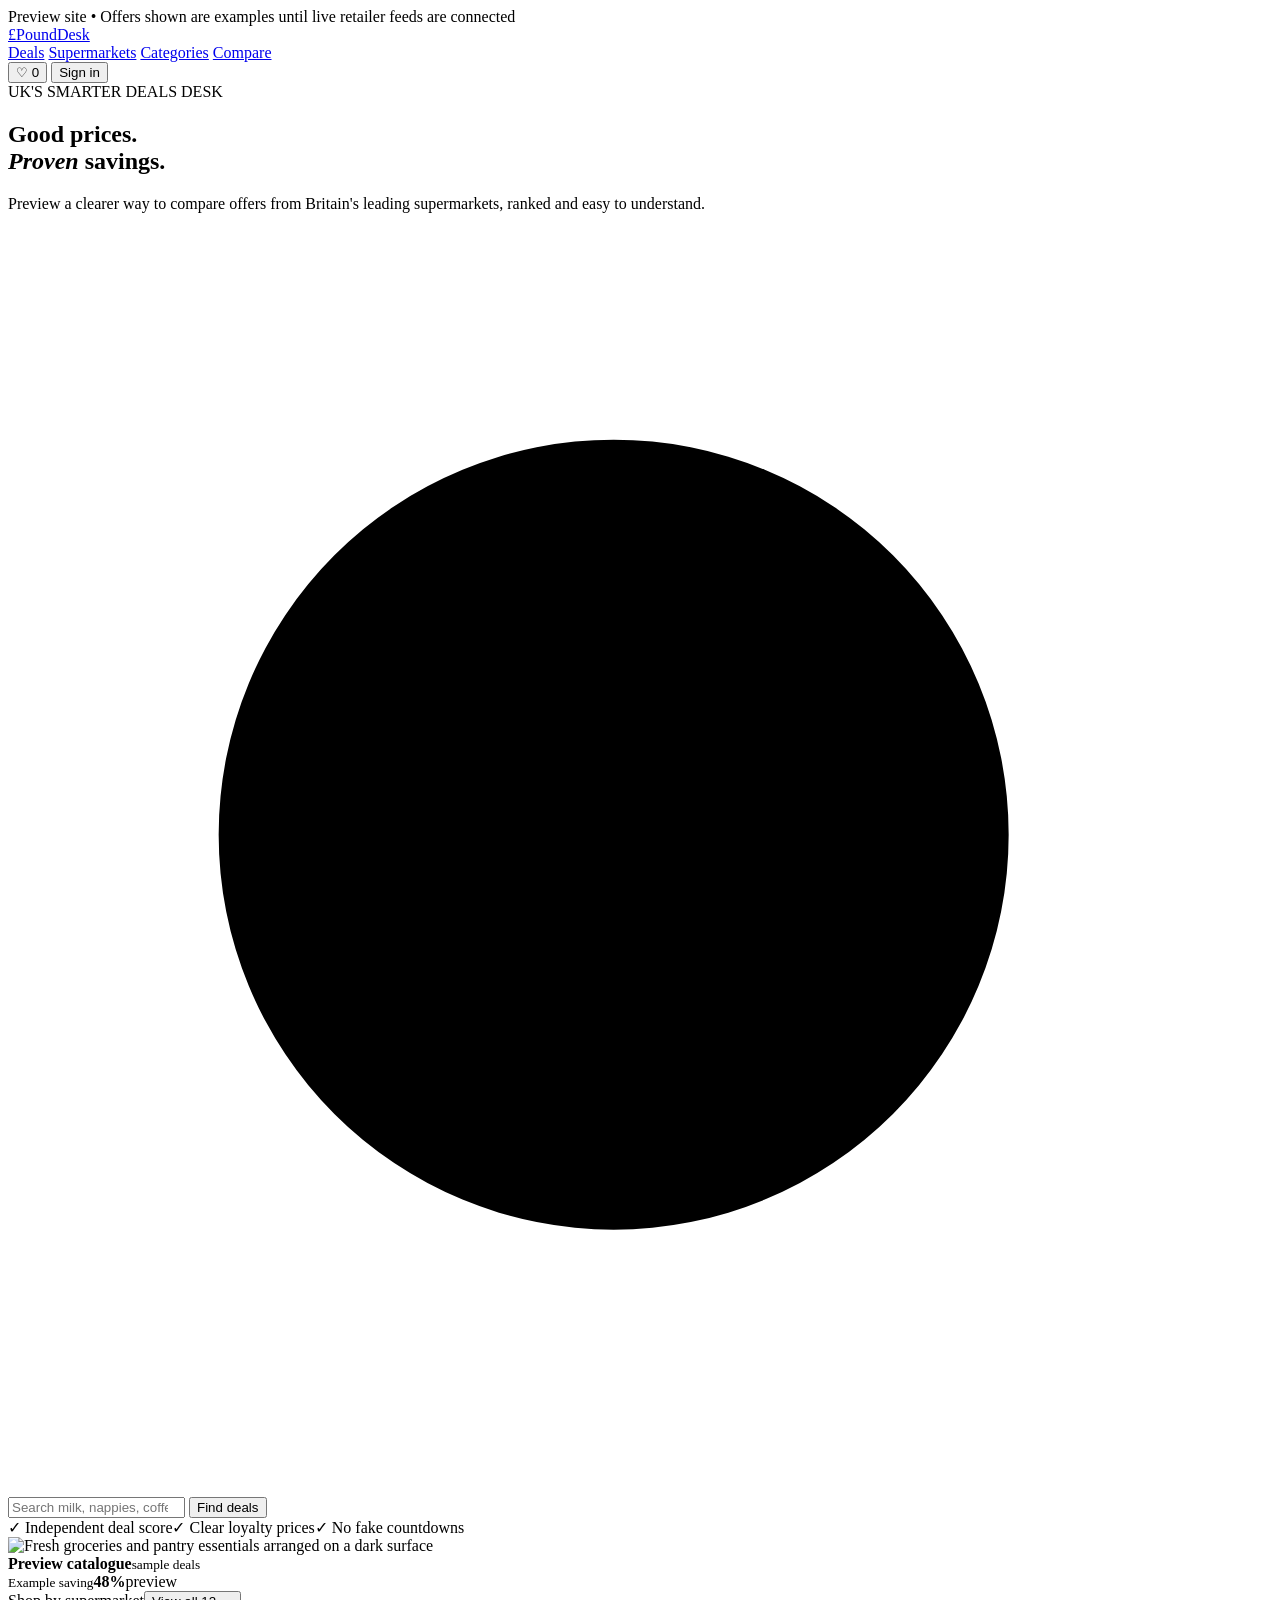
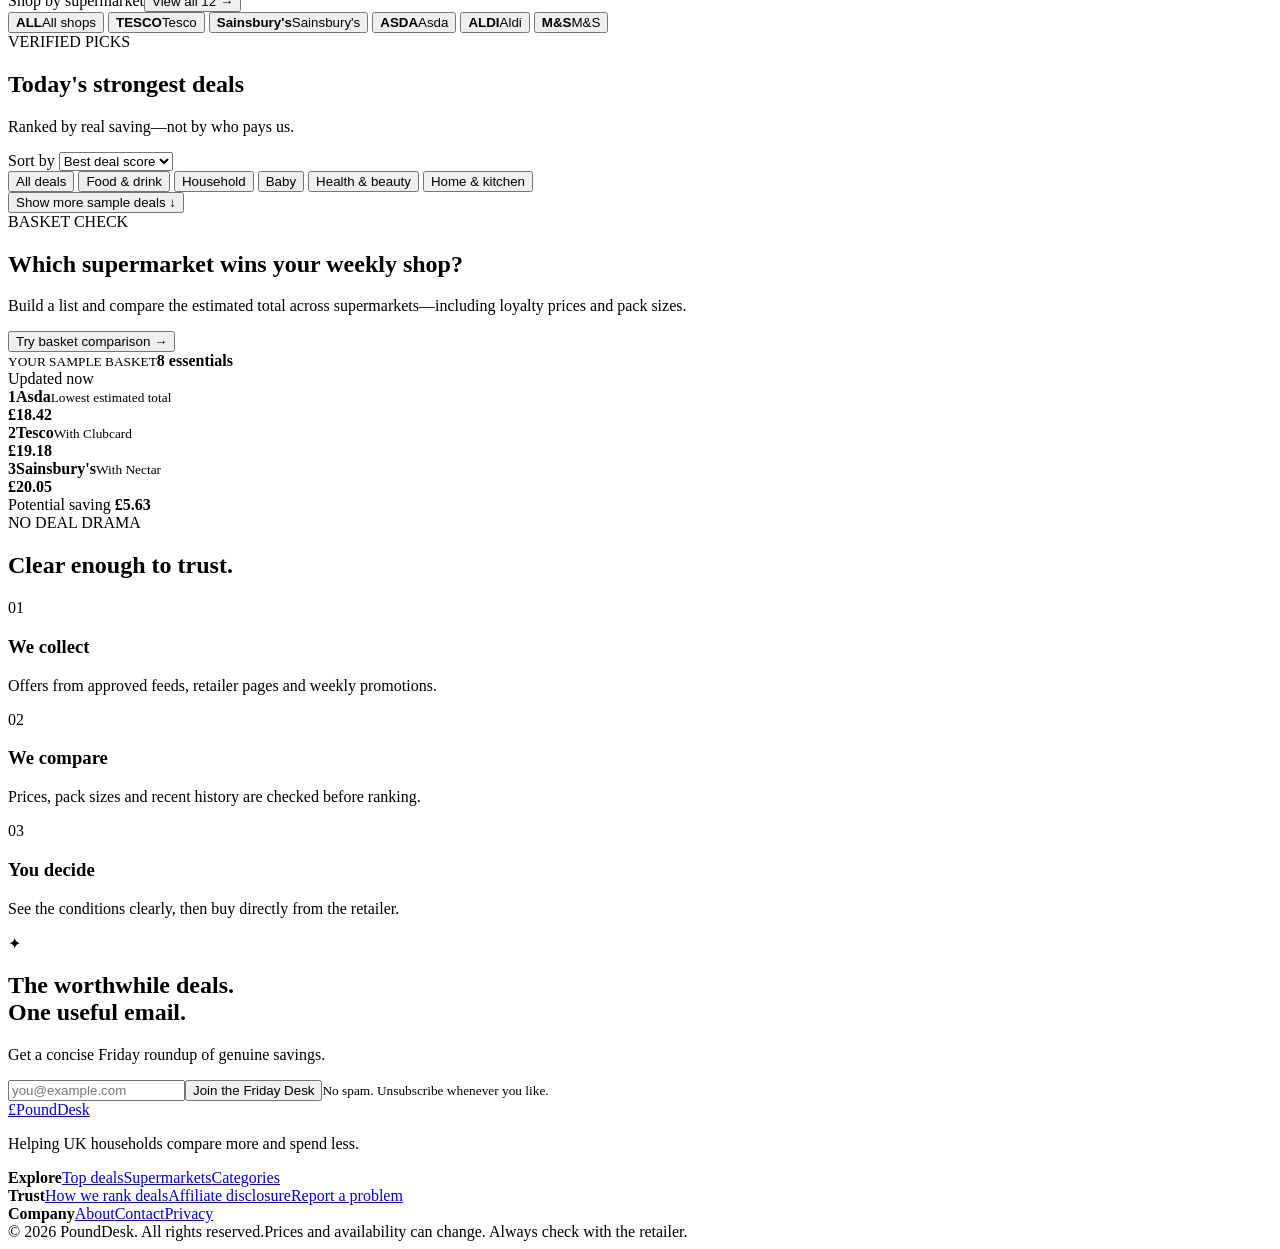
==== index.html @ 2aea1ef9 "Add index.html" ====
<!doctype html>
<html lang="en-GB">
<head>
  <meta charset="UTF-8" />
  <meta name="viewport" content="width=device-width, initial-scale=1.0" />
  <meta name="description" content="Preview PoundDesk, a new way to compare supermarket and household deals across the UK." />
  <title>PoundDesk — Compare more. Spend less.</title>
  <link rel="preconnect" href="https://fonts.googleapis.com">
  <link rel="preconnect" href="https://fonts.gstatic.com" crossorigin>
  <link href="https://fonts.googleapis.com/css2?family=DM+Sans:wght@400;500;600;700&family=Manrope:wght@500;600;700;800&display=swap" rel="stylesheet">
  <link rel="stylesheet" href="styles.css" />
</head>
<body>
  <div class="announcement">Preview site <span>•</span> Offers shown are examples until live retailer feeds are connected</div>
  <header class="site-header">
    <a class="brand" href="#" aria-label="PoundDesk home">
      <span class="brand-mark">£</span><span>Pound<span>Desk</span></span>
    </a>
    <nav aria-label="Main navigation">
      <a class="active" href="#deals">Deals</a>
      <a href="#supermarkets">Supermarkets</a>
      <a href="#categories">Categories</a>
      <a href="#compare">Compare</a>
    </nav>
    <div class="header-actions">
      <button class="icon-btn saved-trigger" aria-label="View saved deals">♡ <span id="savedCount">0</span></button>
      <button class="account-btn">Sign in</button>
    </div>
  </header>

  <main>
    <section class="hero">
      <div class="hero-copy">
        <div class="eyebrow"><span></span> UK'S SMARTER DEALS DESK</div>
        <h1>Good prices.<br><em>Proven</em> savings.</h1>
        <p>Preview a clearer way to compare offers from Britain's leading supermarkets, ranked and easy to understand.</p>
        <form class="search-box" id="searchForm">
          <svg aria-hidden="true" viewBox="0 0 24 24"><path d="m21 21-4.3-4.3m2.3-5.2A7.5 7.5 0 1 1 4 11.5a7.5 7.5 0 0 1 15 0Z"/></svg>
          <input id="searchInput" type="search" placeholder="Search milk, nappies, coffee..." aria-label="Search deals" />
          <button type="submit">Find deals</button>
        </form>
        <div class="hero-trust"><span>✓ Independent deal score</span><span>✓ Clear loyalty prices</span><span>✓ No fake countdowns</span></div>
      </div>
      <div class="hero-visual">
        <img src="https://pounddesk-deals.cozy-flame-1969.chatgpt.site/hero-groceries.png" alt="Fresh groceries and pantry essentials arranged on a dark surface" />
        <div class="floating-card">
          <div class="pulse"></div>
          <div><strong>Preview catalogue</strong><small>sample deals</small></div>
        </div>
        <div class="saving-stamp"><small>Example saving</small><strong>48%</strong><span>preview</span></div>
      </div>
    </section>

    <section class="retailer-strip" id="supermarkets">
      <div class="section-intro"><span>Shop by supermarket</span><button id="allRetailers">View all 12 →</button></div>
      <div class="retailer-list" role="list">
        <button class="retailer active" data-retailer="all"><b class="r-all">ALL</b><span>All shops</span></button>
        <button class="retailer" data-retailer="Tesco"><b class="r-tesco">TESCO</b><span>Tesco</span></button>
        <button class="retailer" data-retailer="Sainsbury's"><b class="r-sains">Sainsbury's</b><span>Sainsbury's</span></button>
        <button class="retailer" data-retailer="Asda"><b class="r-asda">ASDA</b><span>Asda</span></button>
        <button class="retailer" data-retailer="Aldi"><b class="r-aldi">ALDI</b><span>Aldi</span></button>
        <button class="retailer" data-retailer="M&S"><b class="r-ms">M&amp;S</b><span>M&amp;S</span></button>
      </div>
    </section>

    <section class="deals-section" id="deals">
      <div class="section-heading">
        <div><div class="eyebrow"><span></span> VERIFIED PICKS</div><h2>Today's strongest deals</h2><p>Ranked by real saving—not by who pays us.</p></div>
        <div class="deal-controls">
          <label>Sort by <select id="sortSelect"><option value="score">Best deal score</option><option value="saving">Biggest saving</option><option value="price">Lowest price</option></select></label>
        </div>
      </div>
      <div class="filter-row" id="categories">
        <button class="category active" data-category="all">All deals</button>
        <button class="category" data-category="Food & drink">Food & drink</button>
        <button class="category" data-category="Household">Household</button>
        <button class="category" data-category="Baby">Baby</button>
        <button class="category" data-category="Health & beauty">Health & beauty</button>
        <button class="category" data-category="Home & kitchen">Home & kitchen</button>
      </div>
      <div class="deal-grid" id="dealGrid"></div>
      <div class="empty-state" id="emptyState" hidden><strong>No matching deals yet</strong><p>Try another product, category or supermarket.</p><button id="clearFilters">Clear filters</button></div>
      <button class="load-more" id="loadMore">Show more sample deals <span>↓</span></button>
    </section>

    <section class="compare-panel" id="compare">
      <div class="compare-copy">
        <div class="eyebrow light"><span></span> BASKET CHECK</div>
        <h2>Which supermarket wins your weekly shop?</h2>
        <p>Build a list and compare the estimated total across supermarkets—including loyalty prices and pack sizes.</p>
        <button id="tryCompare">Try basket comparison <span>→</span></button>
      </div>
      <div class="basket-card">
        <div class="basket-top"><div><small>YOUR SAMPLE BASKET</small><strong>8 essentials</strong></div><span>Updated now</span></div>
        <div class="shop-result winner"><div><b>1</b><span><strong>Asda</strong><small>Lowest estimated total</small></span></div><strong>£18.42</strong></div>
        <div class="shop-result"><div><b>2</b><span><strong>Tesco</strong><small>With Clubcard</small></span></div><strong>£19.18</strong></div>
        <div class="shop-result"><div><b>3</b><span><strong>Sainsbury's</strong><small>With Nectar</small></span></div><strong>£20.05</strong></div>
        <div class="basket-save">Potential saving <strong>£5.63</strong></div>
      </div>
    </section>

    <section class="how-section">
      <div class="section-heading"><div><div class="eyebrow"><span></span> NO DEAL DRAMA</div><h2>Clear enough to trust.</h2></div></div>
      <div class="principles">
        <article><span>01</span><h3>We collect</h3><p>Offers from approved feeds, retailer pages and weekly promotions.</p></article>
        <article><span>02</span><h3>We compare</h3><p>Prices, pack sizes and recent history are checked before ranking.</p></article>
        <article><span>03</span><h3>You decide</h3><p>See the conditions clearly, then buy directly from the retailer.</p></article>
      </div>
    </section>

    <section class="newsletter">
      <div><span class="mail-icon">✦</span><h2>The worthwhile deals.<br>One useful email.</h2><p>Get a concise Friday roundup of genuine savings.</p></div>
      <form id="newsletterForm"><input type="email" placeholder="you@example.com" required aria-label="Email address"><button>Join the Friday Desk</button><small>No spam. Unsubscribe whenever you like.</small></form>
      <div class="newsletter-success" id="newsletterSuccess" hidden>You're on the list. Look out for the next Friday Desk ✓</div>
    </section>
  </main>

  <footer>
    <div class="footer-main">
      <div><a class="brand footer-brand" href="#"><span class="brand-mark">£</span><span>Pound<span>Desk</span></span></a><p>Helping UK households compare more and spend less.</p></div>
      <div><strong>Explore</strong><a href="#deals">Top deals</a><a href="#supermarkets">Supermarkets</a><a href="#categories">Categories</a></div>
      <div><strong>Trust</strong><a href="#">How we rank deals</a><a href="#">Affiliate disclosure</a><a href="#">Report a problem</a></div>
      <div><strong>Company</strong><a href="#">About</a><a href="#">Contact</a><a href="#">Privacy</a></div>
    </div>
    <div class="footer-bottom"><span>© 2026 PoundDesk. All rights reserved.</span><span>Prices and availability can change. Always check with the retailer.</span></div>
  </footer>

  <div class="toast" id="toast" role="status"></div>
  <div class="modal" id="dealModal" hidden>
    <div class="modal-backdrop" data-close></div>
    <section class="modal-card" role="dialog" aria-modal="true" aria-labelledby="modalTitle">
      <button class="modal-close" data-close aria-label="Close">×</button>
      <div id="modalContent"></div>
    </section>
  </div>
  <script src="app.js"></script>
</body>
</html>
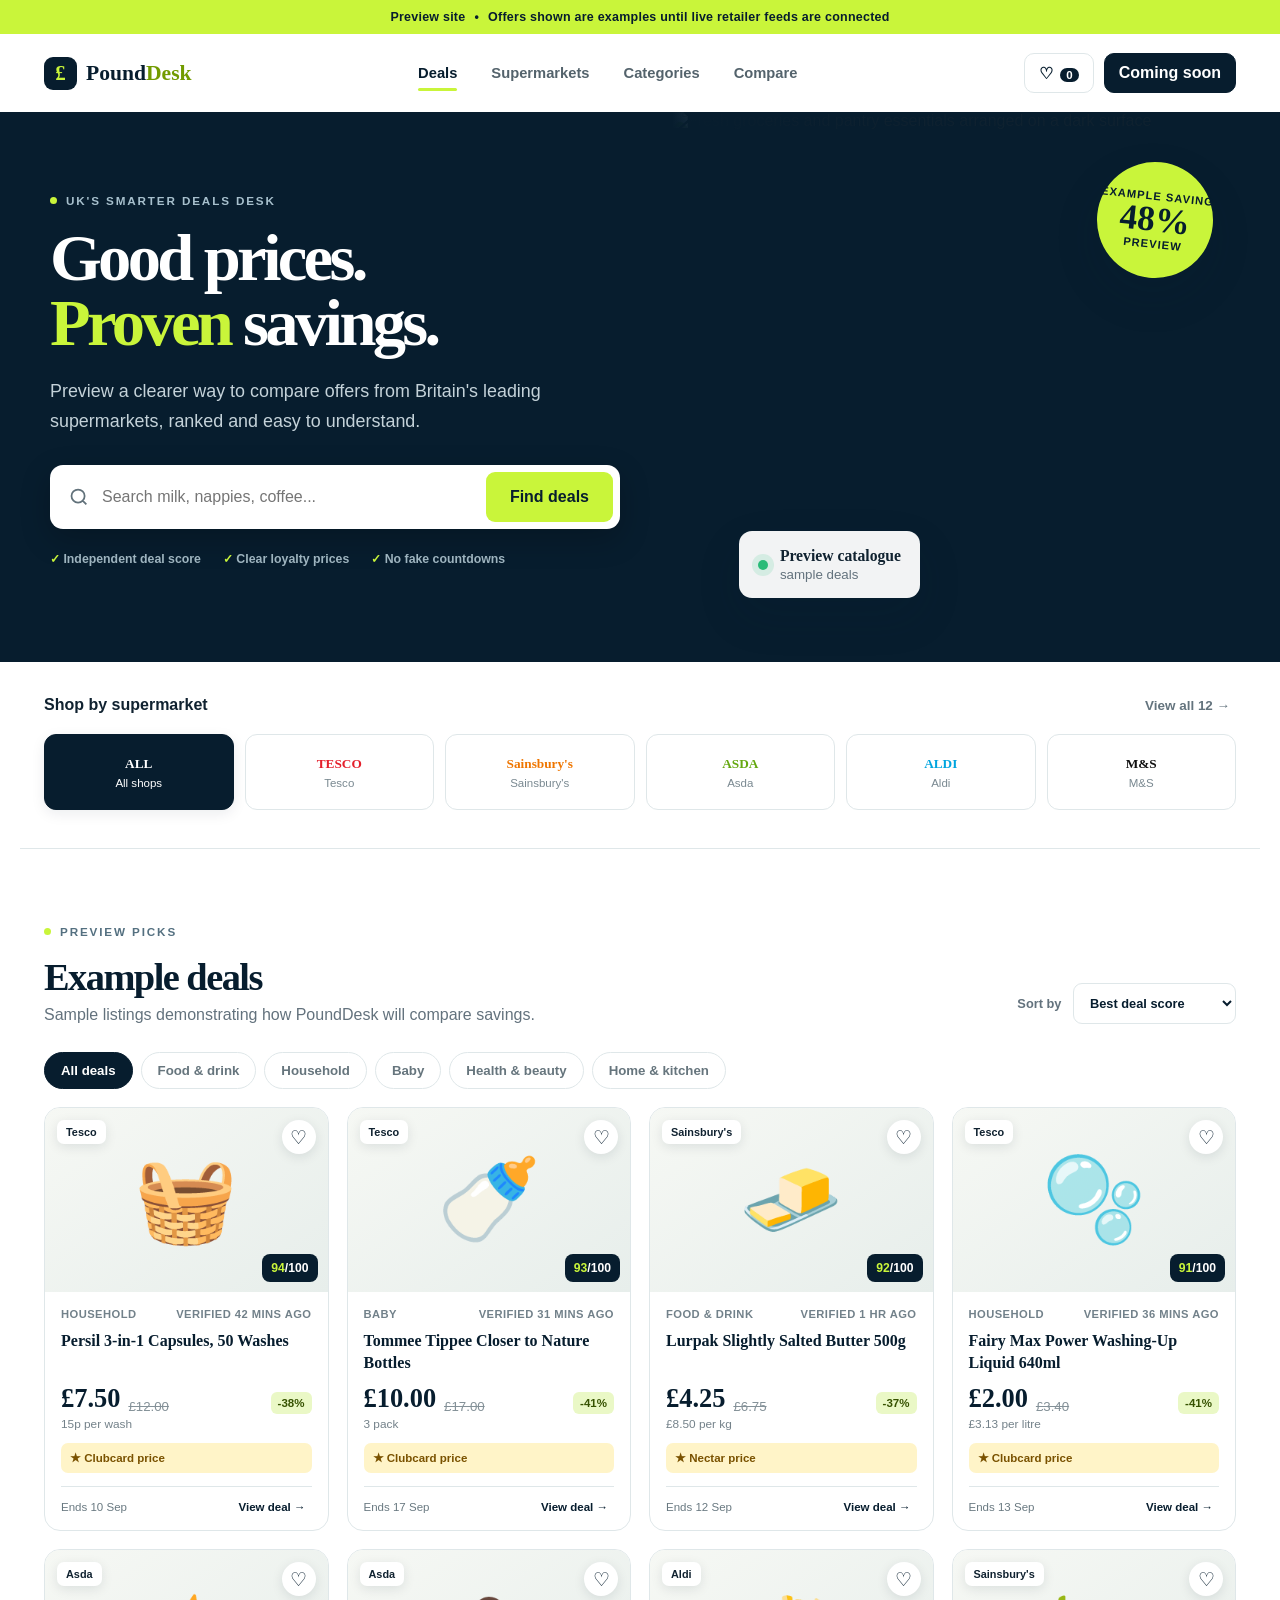
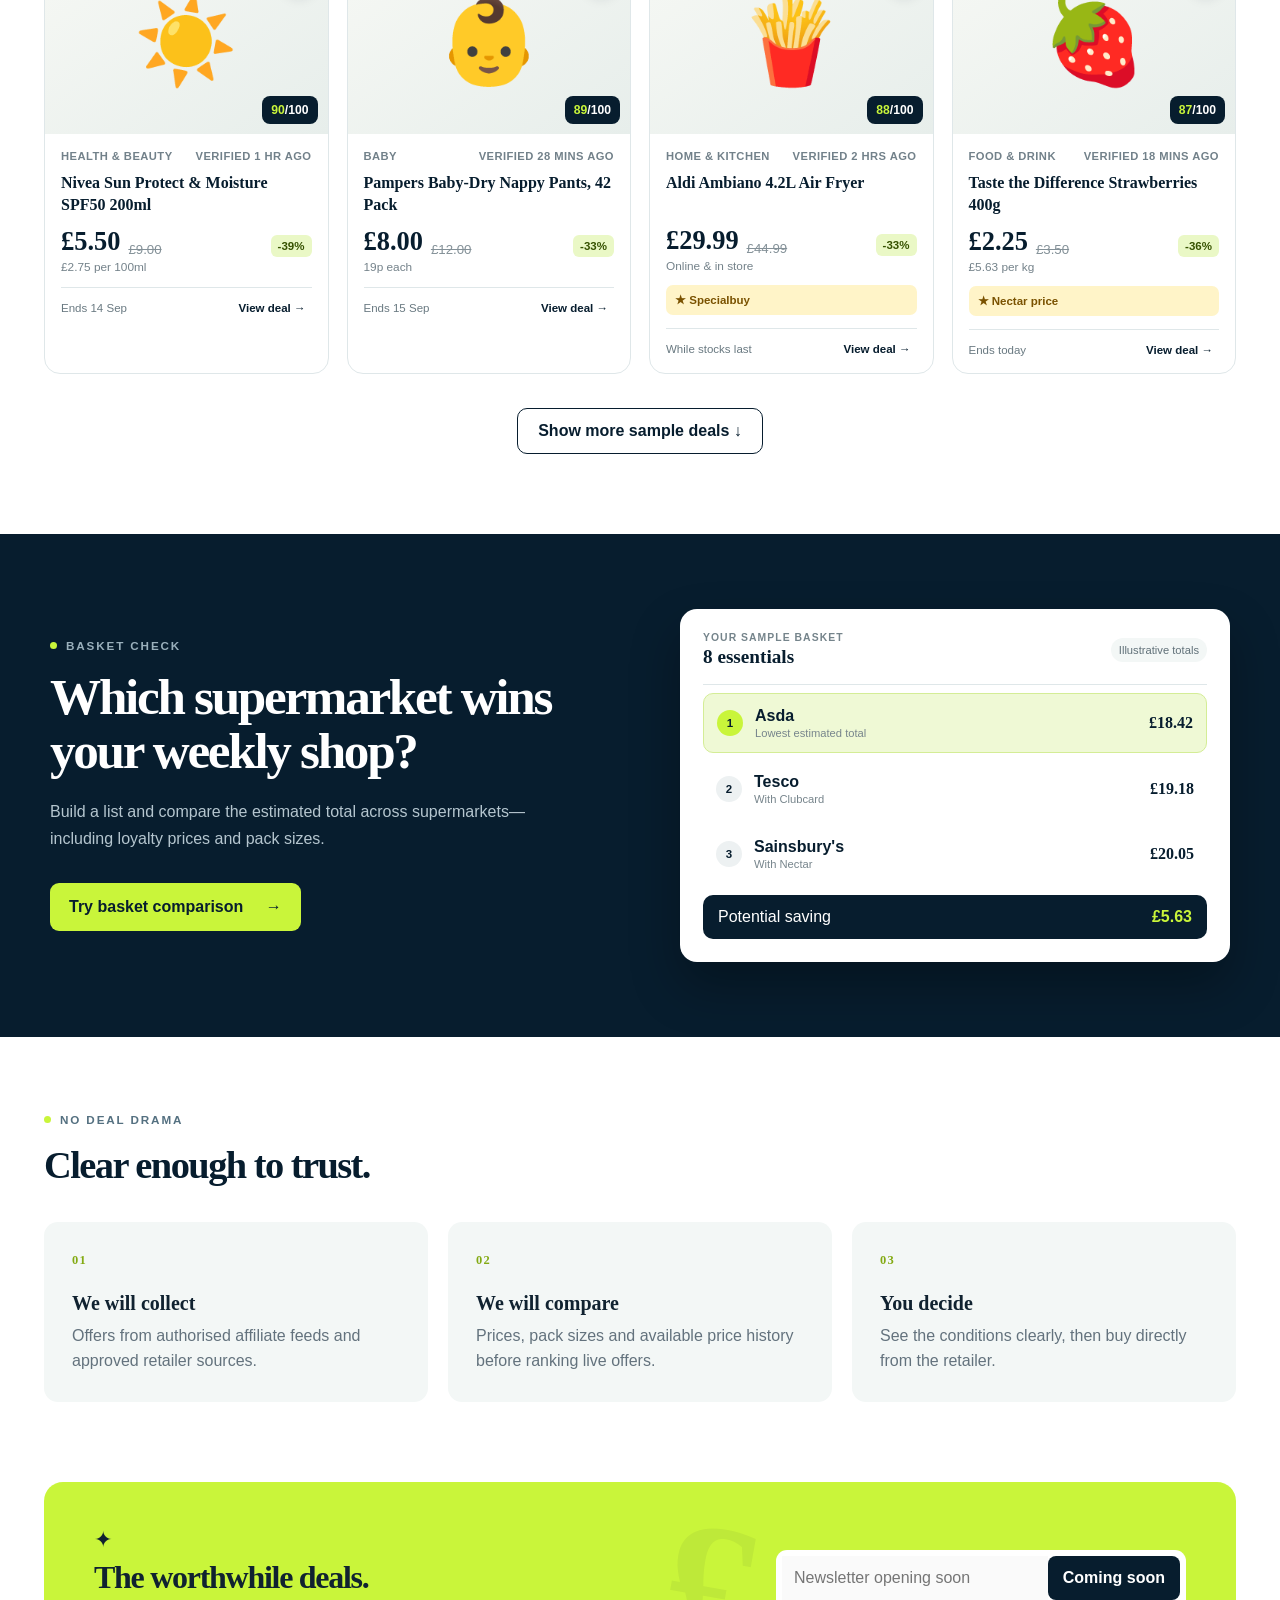
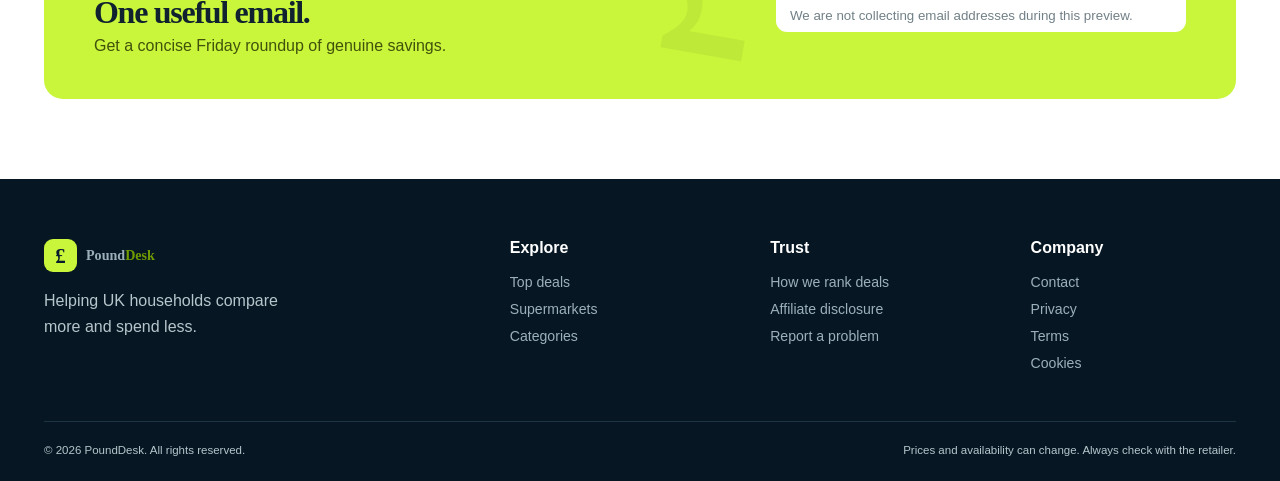
==== commit ccfee750: "Make preview launch-safe: update index.html" ====
--- a/index.html
+++ b/index.html
@@ -5,9 +5,6 @@
   <meta name="viewport" content="width=device-width, initial-scale=1.0" />
   <meta name="description" content="Preview PoundDesk, a new way to compare supermarket and household deals across the UK." />
   <title>PoundDesk — Compare more. Spend less.</title>
-  <link rel="preconnect" href="https://fonts.googleapis.com">
-  <link rel="preconnect" href="https://fonts.gstatic.com" crossorigin>
-  <link href="https://fonts.googleapis.com/css2?family=DM+Sans:wght@400;500;600;700&family=Manrope:wght@500;600;700;800&display=swap" rel="stylesheet">
   <link rel="stylesheet" href="styles.css" />
 </head>
 <body>
@@ -24,7 +21,7 @@
     </nav>
     <div class="header-actions">
       <button class="icon-btn saved-trigger" aria-label="View saved deals">♡ <span id="savedCount">0</span></button>
-      <button class="account-btn">Sign in</button>
+      <button class="account-btn" type="button" disabled title="Accounts are coming soon">Coming soon</button>
     </div>
   </header>
 
@@ -65,7 +62,7 @@
 
     <section class="deals-section" id="deals">
       <div class="section-heading">
-        <div><div class="eyebrow"><span></span> VERIFIED PICKS</div><h2>Today's strongest deals</h2><p>Ranked by real saving—not by who pays us.</p></div>
+        <div><div class="eyebrow"><span></span> PREVIEW PICKS</div><h2>Example deals</h2><p>Sample listings demonstrating how PoundDesk will compare savings.</p></div>
         <div class="deal-controls">
           <label>Sort by <select id="sortSelect"><option value="score">Best deal score</option><option value="saving">Biggest saving</option><option value="price">Lowest price</option></select></label>
         </div>
@@ -91,7 +88,7 @@
         <button id="tryCompare">Try basket comparison <span>→</span></button>
       </div>
       <div class="basket-card">
-        <div class="basket-top"><div><small>YOUR SAMPLE BASKET</small><strong>8 essentials</strong></div><span>Updated now</span></div>
+        <div class="basket-top"><div><small>YOUR SAMPLE BASKET</small><strong>8 essentials</strong></div><span>Illustrative totals</span></div>
         <div class="shop-result winner"><div><b>1</b><span><strong>Asda</strong><small>Lowest estimated total</small></span></div><strong>£18.42</strong></div>
         <div class="shop-result"><div><b>2</b><span><strong>Tesco</strong><small>With Clubcard</small></span></div><strong>£19.18</strong></div>
         <div class="shop-result"><div><b>3</b><span><strong>Sainsbury's</strong><small>With Nectar</small></span></div><strong>£20.05</strong></div>
@@ -102,16 +99,15 @@
     <section class="how-section">
       <div class="section-heading"><div><div class="eyebrow"><span></span> NO DEAL DRAMA</div><h2>Clear enough to trust.</h2></div></div>
       <div class="principles">
-        <article><span>01</span><h3>We collect</h3><p>Offers from approved feeds, retailer pages and weekly promotions.</p></article>
-        <article><span>02</span><h3>We compare</h3><p>Prices, pack sizes and recent history are checked before ranking.</p></article>
+        <article><span>01</span><h3>We will collect</h3><p>Offers from authorised affiliate feeds and approved retailer sources.</p></article>
+        <article><span>02</span><h3>We will compare</h3><p>Prices, pack sizes and available price history before ranking live offers.</p></article>
         <article><span>03</span><h3>You decide</h3><p>See the conditions clearly, then buy directly from the retailer.</p></article>
       </div>
     </section>
 
     <section class="newsletter">
       <div><span class="mail-icon">✦</span><h2>The worthwhile deals.<br>One useful email.</h2><p>Get a concise Friday roundup of genuine savings.</p></div>
-      <form id="newsletterForm"><input type="email" placeholder="you@example.com" required aria-label="Email address"><button>Join the Friday Desk</button><small>No spam. Unsubscribe whenever you like.</small></form>
-      <div class="newsletter-success" id="newsletterSuccess" hidden>You're on the list. Look out for the next Friday Desk ✓</div>
+      <form id="newsletterForm"><input type="email" placeholder="Newsletter opening soon" disabled aria-label="Email address"><button type="button" disabled>Coming soon</button><small>We are not collecting email addresses during this preview.</small></form>
     </section>
   </main>
 
@@ -119,8 +115,8 @@
     <div class="footer-main">
       <div><a class="brand footer-brand" href="#"><span class="brand-mark">£</span><span>Pound<span>Desk</span></span></a><p>Helping UK households compare more and spend less.</p></div>
       <div><strong>Explore</strong><a href="#deals">Top deals</a><a href="#supermarkets">Supermarkets</a><a href="#categories">Categories</a></div>
-      <div><strong>Trust</strong><a href="#">How we rank deals</a><a href="#">Affiliate disclosure</a><a href="#">Report a problem</a></div>
-      <div><strong>Company</strong><a href="#">About</a><a href="#">Contact</a><a href="#">Privacy</a></div>
+      <div><strong>Trust</strong><a href="how-we-rank.html">How we rank deals</a><a href="affiliate-disclosure.html">Affiliate disclosure</a><a href="contact.html">Report a problem</a></div>
+      <div><strong>Company</strong><a href="contact.html">Contact</a><a href="privacy.html">Privacy</a><a href="terms.html">Terms</a><a href="cookies.html">Cookies</a></div>
     </div>
     <div class="footer-bottom"><span>© 2026 PoundDesk. All rights reserved.</span><span>Prices and availability can change. Always check with the retailer.</span></div>
   </footer>
--- a/styles.css
+++ b/styles.css
@@ -0,0 +1 @@
+:root{--navy:#071d2e;--navy2:#0d2c42;--lime:#c9f53a;--ink:#102230;--muted:#63727d;--line:#dfe7e9;--soft:#f3f7f6;--white:#fff;--orange:#ff7043;--shadow:0 18px 45px rgba(7,29,46,.12)}*{box-sizing:border-box}html{scroll-behavior:smooth}body{margin:0;color:var(--ink);font-family:"DM Sans",sans-serif;background:#fff;font-size:16px}button,input,select{font:inherit}button,a{transition:.2s ease}button{cursor:pointer}.announcement{height:34px;background:var(--lime);display:flex;align-items:center;justify-content:center;font-weight:700;font-size:.78rem;letter-spacing:.02em;color:var(--navy)}.announcement span{margin:0 9px}.site-header{height:78px;max-width:1240px;margin:auto;padding:0 24px;display:flex;align-items:center;justify-content:space-between}.brand{display:flex;align-items:center;gap:9px;text-decoration:none;color:var(--navy);font:800 1.35rem "Manrope"}.brand>span:last-child>span{color:#729b00}.brand-mark{width:33px;height:33px;border-radius:9px;background:var(--navy);color:var(--lime);display:grid;place-items:center;font-size:1.3rem}.site-header nav{display:flex;gap:34px}.site-header nav a{color:#54636c;text-decoration:none;font-weight:600;font-size:.92rem;padding:28px 0;position:relative}.site-header nav a:hover,.site-header nav a.active{color:var(--navy)}.site-header nav a.active:after{content:"";height:3px;background:var(--lime);border-radius:3px;position:absolute;bottom:18px;left:0;right:0}.header-actions{display:flex;align-items:center;gap:10px}.icon-btn,.account-btn{border:1px solid var(--line);background:#fff;border-radius:10px;height:40px;padding:0 14px;font-weight:700;color:var(--navy)}.icon-btn span{background:var(--navy);color:#fff;border-radius:20px;padding:1px 6px;margin-left:3px;font-size:.72rem}.account-btn{background:var(--navy);color:#fff;border-color:var(--navy)}.hero{min-height:550px;background:var(--navy);display:grid;grid-template-columns:1.05fr .95fr;overflow:hidden}.hero-copy{max-width:670px;padding:82px 50px 70px max(50px,calc((100vw - 1240px)/2 + 24px));color:#fff;position:relative;z-index:2}.eyebrow{font-weight:800;font-size:.73rem;letter-spacing:.16em;color:#547080;display:flex;align-items:center;gap:9px;margin-bottom:18px}.eyebrow span{height:7px;width:7px;background:var(--lime);border-radius:50%}.hero .eyebrow{color:#a7c0cd}.hero h1{font:800 clamp(3.1rem,5.2vw,5.35rem)/.98 "Manrope";letter-spacing:-.055em;margin:0 0 22px}.hero h1 em{font-style:normal;color:var(--lime)}.hero-copy>p{font-size:1.12rem;line-height:1.65;color:#c4d2d9;max-width:580px;margin-bottom:28px}.search-box{height:64px;background:#fff;border-radius:13px;display:flex;align-items:center;padding:7px 7px 7px 18px;max-width:620px;box-shadow:0 10px 30px rgba(0,0,0,.22)}.search-box svg{width:21px;fill:none;stroke:#61717a;stroke-width:2}.search-box input{border:0;outline:0;flex:1;min-width:0;padding:0 13px;color:var(--navy);font-size:1rem}.search-box button{border:0;background:var(--lime);color:var(--navy);height:50px;border-radius:9px;padding:0 24px;font-weight:800}.search-box button:hover{background:#dcff67}.hero-trust{display:flex;gap:22px;flex-wrap:wrap;margin-top:23px;color:#9eb4bf;font-size:.77rem;font-weight:600}.hero-trust span::first-letter{color:var(--lime)}.hero-visual{position:relative;min-width:0}.hero-visual:after{content:"";position:absolute;inset:0;background:linear-gradient(90deg,var(--navy) 0%,rgba(7,29,46,.2) 38%,rgba(7,29,46,.03))}.hero-visual img{width:100%;height:100%;object-fit:cover}.floating-card{position:absolute;z-index:2;left:11%;bottom:64px;background:rgba(255,255,255,.95);border-radius:13px;padding:16px 19px;display:flex;gap:12px;align-items:center;box-shadow:var(--shadow)}.floating-card .pulse{width:10px;height:10px;background:#29bb78;border-radius:50%;box-shadow:0 0 0 6px rgba(41,187,120,.14)}.floating-card strong,.floating-card small{display:block}.floating-card strong{font:800 .98rem "Manrope"}.floating-card small{color:var(--muted);margin-top:2px}.saving-stamp{position:absolute;z-index:2;right:11%;top:50px;width:116px;height:116px;border-radius:50%;background:var(--lime);color:var(--navy);display:flex;flex-direction:column;align-items:center;justify-content:center;transform:rotate(6deg);box-shadow:var(--shadow)}.saving-stamp strong{font:800 2.2rem "Manrope";line-height:1}.saving-stamp small,.saving-stamp span{font-size:.7rem;font-weight:800;text-transform:uppercase;letter-spacing:.09em}.retailer-strip,.deals-section,.how-section{max-width:1240px;margin:auto;padding-left:24px;padding-right:24px}.retailer-strip{padding-top:34px;padding-bottom:38px;border-bottom:1px solid var(--line)}.section-intro{display:flex;align-items:center;justify-content:space-between;font-weight:800;margin-bottom:20px}.section-intro button{border:0;background:none;color:#64747e;font-size:.84rem}.retailer-list{display:grid;grid-template-columns:repeat(6,1fr);gap:11px}.retailer{height:76px;border:1px solid var(--line);background:#fff;border-radius:12px;display:flex;flex-direction:column;align-items:center;justify-content:center;gap:5px;color:#7a8991}.retailer b{font-family:"Manrope";font-size:.83rem}.retailer span{font-size:.72rem}.retailer:hover,.retailer.active{border-color:var(--navy);box-shadow:0 4px 14px rgba(7,29,46,.08)}.retailer.active{background:var(--navy);color:#fff}.r-tesco{color:#e41f2b}.r-sains{color:#ef7600}.r-asda{color:#65a810}.r-aldi{color:#00a5df}.r-ms{color:#111}.active .r-tesco,.active .r-sains,.active .r-asda,.active .r-aldi,.active .r-ms{color:var(--lime)}.deals-section{padding-top:76px;padding-bottom:80px}.section-heading{display:flex;align-items:flex-end;justify-content:space-between;gap:30px;margin-bottom:28px}.section-heading h2{font:800 clamp(2rem,3vw,3rem)/1.1 "Manrope";letter-spacing:-.04em;margin:0 0 8px;color:var(--navy)}.section-heading p{color:var(--muted);margin:0}.deal-controls label{font-size:.8rem;color:var(--muted);font-weight:600}.deal-controls select{margin-left:8px;padding:11px 34px 11px 12px;border:1px solid var(--line);border-radius:9px;background:#fff;color:var(--navy);font-weight:700}.filter-row{display:flex;gap:8px;overflow:auto;padding-bottom:18px}.category{white-space:nowrap;border:1px solid var(--line);border-radius:100px;background:#fff;padding:10px 16px;font-size:.83rem;font-weight:700;color:#66757d}.category:hover,.category.active{background:var(--navy);border-color:var(--navy);color:#fff}.deal-grid{display:grid;grid-template-columns:repeat(4,1fr);gap:18px}.deal-card{border:1px solid var(--line);border-radius:16px;overflow:hidden;background:#fff;position:relative;transition:.25s ease}.deal-card:hover{transform:translateY(-4px);box-shadow:var(--shadow)}.deal-img{height:184px;background:linear-gradient(145deg,#f6f8f4,#e7eeeb);display:grid;place-items:center;font-size:5.2rem;position:relative}.retailer-pill{position:absolute;left:12px;top:12px;background:#fff;padding:6px 9px;border-radius:7px;font-size:.68rem;font-weight:800;box-shadow:0 3px 12px rgba(7,29,46,.1)}.save-btn{position:absolute;right:12px;top:12px;width:34px;height:34px;border:0;border-radius:50%;background:#fff;color:var(--navy);font-size:1.2rem;box-shadow:0 3px 12px rgba(7,29,46,.1)}.save-btn.saved{background:var(--lime)}.score{position:absolute;bottom:10px;right:10px;background:var(--navy);color:#fff;padding:7px 9px;border-radius:8px;font-weight:800;font-size:.76rem}.score i{font-style:normal;color:var(--lime)}.deal-body{padding:16px}.deal-meta{display:flex;justify-content:space-between;color:#72818a;font-size:.7rem;font-weight:700;text-transform:uppercase;letter-spacing:.04em}.deal-body h3{font:700 1rem/1.35 "Manrope";min-height:43px;margin:10px 0;color:var(--navy)}.price-row{display:flex;align-items:end;gap:8px}.price{font:800 1.65rem "Manrope";color:var(--navy)}.was{text-decoration:line-through;color:#849198;font-size:.83rem}.discount{margin-left:auto;background:#eaf8c6;color:#365200;font-size:.72rem;font-weight:800;padding:5px 7px;border-radius:6px}.unit{display:block;color:#74828a;font-size:.74rem;margin-top:3px}.loyalty{color:#7a5200;background:#fff4c8;padding:8px 9px;border-radius:7px;font-size:.72rem;font-weight:700;margin-top:12px}.card-footer{border-top:1px solid var(--line);padding-top:13px;margin-top:13px;display:flex;align-items:center;justify-content:space-between;color:#697981;font-size:.72rem}.view-deal{border:0;background:none;color:var(--navy);font-weight:800}.view-deal:hover{color:#729b00}.load-more{display:block;margin:34px auto 0;border:1px solid var(--navy);background:#fff;border-radius:10px;color:var(--navy);padding:13px 20px;font-weight:800}.load-more:hover{background:var(--navy);color:#fff}.empty-state{text-align:center;padding:60px;background:var(--soft);border-radius:14px}.empty-state strong{font:800 1.3rem "Manrope"}.empty-state p{color:var(--muted)}.empty-state button{border:0;background:var(--navy);color:#fff;padding:10px 15px;border-radius:8px}.compare-panel{background:var(--navy);color:#fff;display:grid;grid-template-columns:1fr 1fr;gap:80px;padding:75px max(40px,calc((100vw - 1180px)/2));align-items:center}.eyebrow.light{color:#9ab0bc}.compare-copy h2{font:800 clamp(2.2rem,4vw,3.7rem)/1.05 "Manrope";letter-spacing:-.045em;margin:0 0 20px;max-width:590px}.compare-copy p{color:#b5c6cf;line-height:1.7;max-width:530px}.compare-copy button{margin-top:15px;border:0;background:var(--lime);color:var(--navy);padding:15px 19px;border-radius:9px;font-weight:800}.compare-copy button span{margin-left:18px}.basket-card{background:#fff;color:var(--navy);padding:23px;border-radius:17px;box-shadow:0 24px 50px rgba(0,0,0,.3)}.basket-top{display:flex;justify-content:space-between;align-items:center;border-bottom:1px solid var(--line);padding-bottom:16px;margin-bottom:8px}.basket-top small,.basket-top strong{display:block}.basket-top small{font-size:.65rem;letter-spacing:.1em;color:#75848b;font-weight:800}.basket-top strong{font:800 1.2rem "Manrope";margin-top:3px}.basket-top>span{font-size:.7rem;background:var(--soft);padding:6px 8px;border-radius:20px;color:#607078}.shop-result{display:flex;align-items:center;justify-content:space-between;padding:13px;border-radius:10px;margin:7px 0}.shop-result>div{display:flex;align-items:center;gap:12px}.shop-result b{width:26px;height:26px;border-radius:50%;display:grid;place-items:center;background:#edf1f2;font-size:.72rem}.shop-result span strong,.shop-result span small{display:block}.shop-result span small{color:#77858c;font-size:.7rem;margin-top:2px}.shop-result>strong{font:800 1rem "Manrope"}.shop-result.winner{background:#eff9d5;border:1px solid #d4ed96}.shop-result.winner b{background:var(--lime)}.basket-save{margin-top:12px;background:var(--navy);color:#fff;border-radius:10px;padding:13px 15px;display:flex;justify-content:space-between}.basket-save strong{color:var(--lime)}.how-section{padding-top:76px;padding-bottom:80px}.principles{display:grid;grid-template-columns:repeat(3,1fr);gap:20px}.principles article{background:var(--soft);border-radius:14px;padding:28px}.principles article>span{color:#83aa13;font:800 .78rem "Manrope";letter-spacing:.1em}.principles h3{font:800 1.25rem "Manrope";margin:24px 0 8px}.principles p{color:var(--muted);line-height:1.6;margin:0}.newsletter{max-width:1192px;margin:0 auto 80px;background:var(--lime);border-radius:19px;padding:44px 50px;display:flex;align-items:center;justify-content:space-between;gap:50px;position:relative;overflow:hidden}.newsletter:after{content:"£";position:absolute;right:40%;font:800 12rem "Manrope";color:rgba(7,29,46,.05);transform:rotate(10deg)}.newsletter>div,.newsletter form{position:relative;z-index:1}.mail-icon{font-size:1.4rem}.newsletter h2{font:800 2rem/1.1 "Manrope";letter-spacing:-.04em;margin:7px 0}.newsletter p{margin:0;color:#40520c}.newsletter form{min-width:410px;display:grid;grid-template-columns:1fr auto;background:#fff;padding:6px;border-radius:11px}.newsletter input{border:0;outline:0;padding:0 12px;min-width:0}.newsletter button{border:0;background:var(--navy);color:#fff;border-radius:8px;padding:13px 15px;font-weight:800}.newsletter form small{grid-column:1/-1;padding:8px 8px 3px;color:#718087}.newsletter-success{background:#fff!important;padding:18px;border-radius:10px;font-weight:800;min-width:400px}footer{background:#061723;color:#b7c5cc;padding:60px max(24px,calc((100vw - 1192px)/2)) 25px}.footer-main{display:grid;grid-template-columns:2fr repeat(3,1fr);gap:55px}.footer-brand{color:#fff}.footer-brand .brand-mark{background:var(--lime);color:var(--navy)}.footer-main p{max-width:260px;line-height:1.6}.footer-main>div:not(:first-child){display:flex;flex-direction:column;gap:11px}.footer-main strong{color:#fff;margin-bottom:6px}.footer-main a{color:#9cb0ba;text-decoration:none;font-size:.88rem}.footer-main a:hover{color:var(--lime)}.footer-bottom{display:flex;justify-content:space-between;gap:30px;border-top:1px solid #1d3543;margin-top:50px;padding-top:22px;font-size:.72rem}.toast{position:fixed;left:50%;bottom:25px;transform:translate(-50%,100px);background:var(--navy);color:#fff;padding:12px 18px;border-radius:9px;box-shadow:var(--shadow);z-index:20;opacity:0}.toast.show{transform:translate(-50%,0);opacity:1}.modal[hidden]{display:none}.modal{position:fixed;inset:0;z-index:30;display:grid;place-items:center;padding:20px}.modal-backdrop{position:absolute;inset:0;background:rgba(2,14,23,.72);backdrop-filter:blur(5px)}.modal-card{position:relative;background:#fff;width:min(520px,100%);border-radius:17px;padding:32px;box-shadow:var(--shadow)}.modal-close{position:absolute;right:14px;top:12px;border:0;background:var(--soft);width:34px;height:34px;border-radius:50%;font-size:1.4rem}.modal-product{font-size:4rem;background:var(--soft);height:150px;border-radius:12px;display:grid;place-items:center}.modal-card h2{font:800 1.6rem "Manrope";color:var(--navy);margin-bottom:6px}.modal-detail{display:grid;grid-template-columns:1fr 1fr;gap:10px;margin:18px 0}.modal-detail div{background:var(--soft);padding:12px;border-radius:9px}.modal-detail small,.modal-detail strong{display:block}.modal-detail small{color:var(--muted);margin-bottom:3px}.affiliate-note{font-size:.73rem;color:var(--muted);line-height:1.5}.retailer-cta{width:100%;border:0;background:var(--lime);color:var(--navy);padding:14px;border-radius:9px;font-weight:800;margin-top:10px}@media(max-width:980px){.site-header nav{display:none}.hero{grid-template-columns:1fr}.hero-copy{padding:70px 28px}.hero-visual{height:340px}.deal-grid{grid-template-columns:repeat(2,1fr)}.retailer-list{grid-template-columns:repeat(3,1fr)}.compare-panel{grid-template-columns:1fr;gap:40px}.newsletter{margin-left:24px;margin-right:24px}.footer-main{grid-template-columns:2fr 1fr 1fr}.footer-main>div:last-child{display:none}}@media(max-width:640px){.announcement{font-size:.68rem;padding:0 12px;text-align:center}.site-header{height:67px;padding:0 16px}.account-btn{display:none}.hero{min-height:0}.hero-copy{padding:54px 18px 38px}.hero h1{font-size:3.15rem}.hero-copy>p{font-size:1rem}.search-box{height:auto;padding:7px 7px 7px 14px}.search-box button{padding:0 13px}.hero-trust{gap:10px 14px}.hero-visual{height:260px}.saving-stamp{width:90px;height:90px}.saving-stamp strong{font-size:1.7rem}.floating-card{bottom:18px;left:18px}.retailer-strip,.deals-section,.how-section{padding-left:16px;padding-right:16px}.retailer-list{display:flex;overflow-x:auto}.retailer{min-width:112px}.deals-section{padding-top:55px}.section-heading{align-items:flex-start;flex-direction:column}.deal-controls{width:100%}.deal-controls label{display:flex;align-items:center;justify-content:space-between}.deal-grid{grid-template-columns:1fr}.deal-img{height:205px}.compare-panel{padding:60px 18px}.basket-card{padding:15px}.principles{grid-template-columns:1fr}.newsletter{margin:0 16px 60px;padding:34px 22px;display:block}.newsletter form{min-width:0;margin-top:25px;grid-template-columns:1fr}.newsletter input{height:48px}.newsletter form small{grid-column:auto}.newsletter-success{min-width:0;margin-top:20px}.footer-main{grid-template-columns:1fr 1fr;gap:38px}.footer-main>div:first-child{grid-column:1/-1}.footer-bottom{flex-direction:column}.modal-card{padding:24px 18px}.modal-detail{grid-template-columns:1fr 1fr}}
